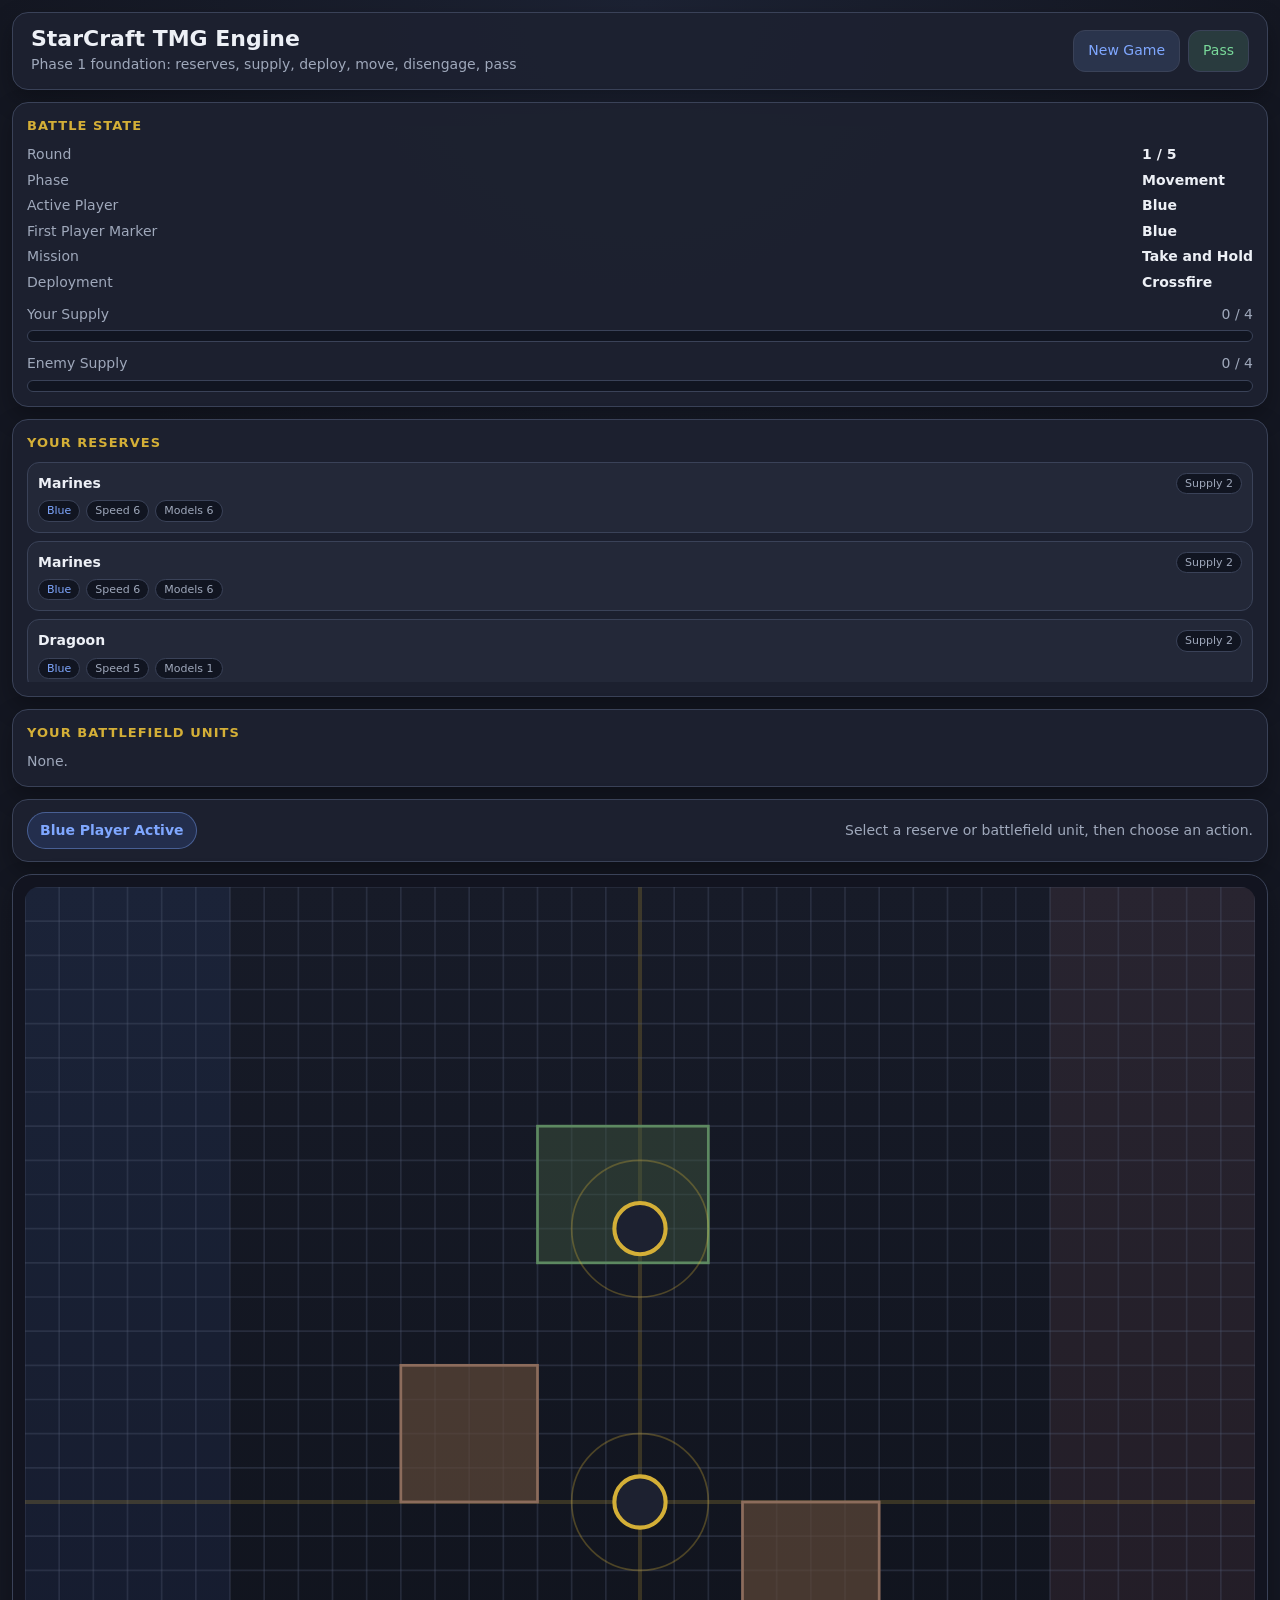
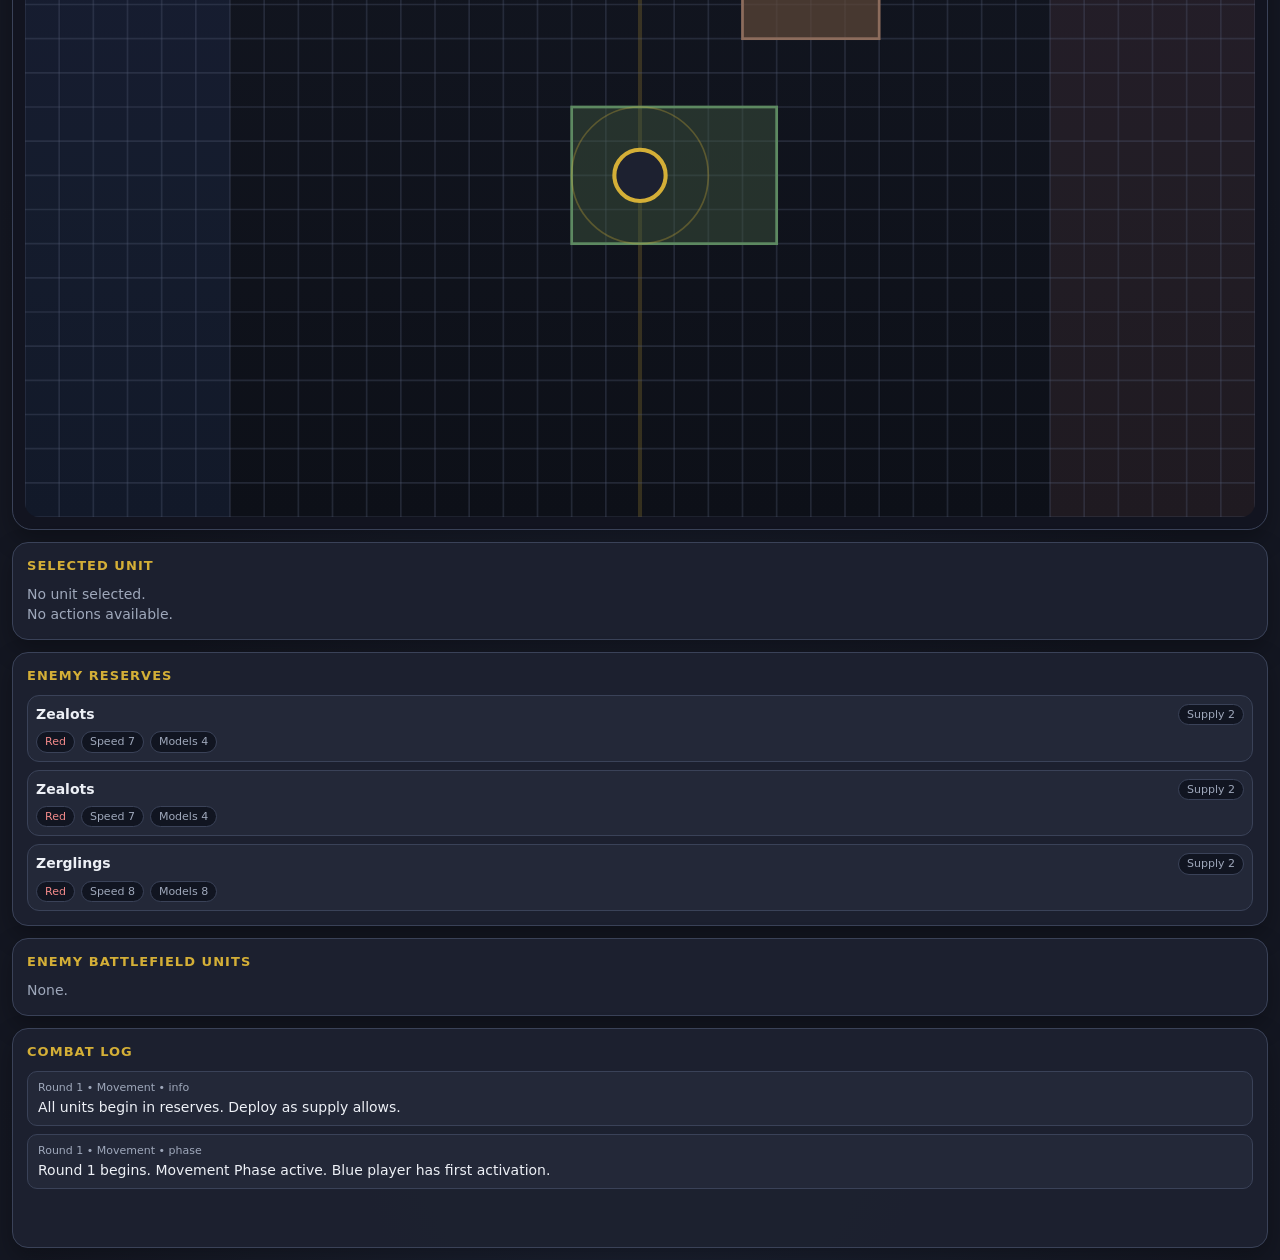
==== mnt/data/starcraft_tmg_engine/index.html @ c38edd0f "Add files via upload" ====
<!DOCTYPE html>
<html lang="en">
<head>
  <meta charset="UTF-8" />
  <meta name="viewport" content="width=device-width, initial-scale=1.0" />
  <title>StarCraft TMG Engine - Phase 1 Foundation</title>
  <link rel="stylesheet" href="./css/styles.css" />
</head>
<body>
  <div class="app-shell">
    <header class="topbar">
      <div>
        <h1>StarCraft TMG Engine</h1>
        <p class="subtitle">Phase 1 foundation: reserves, supply, deploy, move, disengage, pass</p>
      </div>
      <div class="topbar-actions">
        <button id="newGameBtn" class="btn secondary">New Game</button>
        <button id="passBtn" class="btn primary">Pass</button>
      </div>
    </header>

    <main class="main-grid">
      <aside class="panel left-panel">
        <section class="card state-card">
          <h2>Battle State</h2>
          <div class="kv-grid" id="battleState"></div>
          <div class="progress-block">
            <div class="progress-header">
              <span>Your Supply</span>
              <span id="playerSupplyText">0 / 4</span>
            </div>
            <div class="meter"><div id="playerSupplyFill" class="meter-fill terran"></div></div>
          </div>
          <div class="progress-block">
            <div class="progress-header">
              <span>Enemy Supply</span>
              <span id="enemySupplyText">0 / 4</span>
            </div>
            <div class="meter"><div id="enemySupplyFill" class="meter-fill zerg"></div></div>
          </div>
        </section>

        <section class="card">
          <h2>Your Reserves</h2>
          <div id="playerReserves" class="unit-list"></div>
        </section>

        <section class="card">
          <h2>Your Battlefield Units</h2>
          <div id="playerBattlefield" class="unit-list"></div>
        </section>
      </aside>

      <section class="board-panel">
        <div class="board-toolbar">
          <div id="turnBanner" class="turn-banner playerA">Blue Player Active</div>
          <div id="modeBanner" class="mode-banner">Select a unit to begin.</div>
        </div>
        <div class="board-wrap">
          <svg id="battlefield" viewBox="0 0 36 36" preserveAspectRatio="xMidYMid meet"></svg>
        </div>
      </section>

      <aside class="panel right-panel">
        <section class="card">
          <h2>Selected Unit</h2>
          <div id="selectedUnitPanel" class="empty-state">No unit selected.</div>
          <div id="actionButtons" class="action-stack"></div>
        </section>

        <section class="card">
          <h2>Enemy Reserves</h2>
          <div id="enemyReserves" class="unit-list compact"></div>
        </section>

        <section class="card">
          <h2>Enemy Battlefield Units</h2>
          <div id="enemyBattlefield" class="unit-list compact"></div>
        </section>

        <section class="card log-card">
          <h2>Combat Log</h2>
          <div id="logPanel" class="log-panel"></div>
        </section>
      </aside>
    </main>
  </div>

  <script type="module" src="./ui/main.js"></script>
</body>
</html>
---- mnt/data/starcraft_tmg_engine/css/styles.css ----
* { box-sizing: border-box; }
:root {
  --bg: #141722;
  --panel: #1d2130;
  --panel-2: #232838;
  --border: #3a4258;
  --text: #edf0f6;
  --muted: #9fa8bb;
  --gold: #d4af37;
  --blue: #7fa7ff;
  --red: #f18989;
  --green: #79d99a;
  --warning: #f0c36a;
  --shadow: 0 10px 24px rgba(0,0,0,.28);
}
html, body { height: 100%; }
body {
  margin: 0;
  background: radial-gradient(circle at top, #1c2233 0%, var(--bg) 58%);
  color: var(--text);
  font: 14px/1.4 Inter, system-ui, -apple-system, BlinkMacSystemFont, "Segoe UI", sans-serif;
}
button { font: inherit; }
.app-shell {
  min-height: 100%;
  display: flex;
  flex-direction: column;
  gap: 12px;
  padding: 12px;
}
.topbar {
  display: flex;
  justify-content: space-between;
  gap: 12px;
  align-items: center;
  background: rgba(29, 33, 48, 0.92);
  border: 1px solid var(--border);
  border-radius: 16px;
  padding: 14px 18px;
  box-shadow: var(--shadow);
}
.topbar h1 {
  margin: 0;
  font-size: 22px;
  line-height: 1.1;
}
.subtitle {
  margin: 4px 0 0;
  color: var(--muted);
}
.topbar-actions, .action-stack {
  display: flex;
  gap: 8px;
  flex-wrap: wrap;
}
.main-grid {
  flex: 1;
  display: grid;
  grid-template-columns: 320px minmax(0, 1fr) 340px;
  gap: 12px;
  min-height: 0;
}
.panel, .board-panel {
  min-height: 0;
}
.panel {
  display: flex;
  flex-direction: column;
  gap: 12px;
}
.card {
  background: rgba(29, 33, 48, 0.95);
  border: 1px solid var(--border);
  border-radius: 16px;
  padding: 14px;
  box-shadow: var(--shadow);
}
.card h2 {
  margin: 0 0 10px;
  font-size: 13px;
  text-transform: uppercase;
  letter-spacing: .08em;
  color: var(--gold);
}
.kv-grid {
  display: grid;
  grid-template-columns: 1fr auto;
  gap: 6px 10px;
  margin-bottom: 12px;
}
.kv-grid .label { color: var(--muted); }
.kv-grid .value { font-weight: 700; }
.progress-block { margin-top: 12px; }
.progress-header {
  display: flex;
  justify-content: space-between;
  margin-bottom: 6px;
  color: var(--muted);
}
.meter {
  height: 12px;
  background: #111521;
  border: 1px solid var(--border);
  border-radius: 999px;
  overflow: hidden;
}
.meter-fill {
  height: 100%;
  width: 0%;
  transition: width .25s ease;
}
.meter-fill.terran { background: linear-gradient(90deg, #4d7ae8, #7fa7ff); }
.meter-fill.zerg { background: linear-gradient(90deg, #7e45c8, #c069ff); }
.unit-list {
  display: flex;
  flex-direction: column;
  gap: 8px;
  max-height: 220px;
  overflow: auto;
}
.unit-card {
  background: var(--panel-2);
  border: 1px solid var(--border);
  border-radius: 12px;
  padding: 10px;
  display: flex;
  flex-direction: column;
  gap: 6px;
  cursor: pointer;
}
.unit-card:hover { border-color: var(--gold); }
.unit-card.selected { outline: 2px solid var(--green); }
.unit-card-row {
  display: flex;
  justify-content: space-between;
  gap: 8px;
  align-items: center;
}
.unit-name { font-weight: 700; }
.badge-row {
  display: flex;
  gap: 6px;
  flex-wrap: wrap;
}
.badge {
  display: inline-flex;
  align-items: center;
  padding: 2px 8px;
  border-radius: 999px;
  font-size: 11px;
  background: #111521;
  border: 1px solid var(--border);
  color: var(--muted);
}
.badge.good { color: var(--green); }
.badge.warn { color: var(--warning); }
.badge.playerA { color: var(--blue); }
.badge.playerB { color: var(--red); }
.compact .unit-card { padding: 8px; }
.board-panel {
  display: flex;
  flex-direction: column;
  gap: 12px;
}
.board-toolbar {
  background: rgba(29, 33, 48, 0.95);
  border: 1px solid var(--border);
  border-radius: 16px;
  padding: 12px 14px;
  box-shadow: var(--shadow);
  display: flex;
  justify-content: space-between;
  gap: 10px;
  align-items: center;
}
.turn-banner {
  padding: 8px 12px;
  border-radius: 999px;
  font-weight: 700;
  white-space: nowrap;
}
.turn-banner.playerA {
  background: rgba(77, 122, 232, .16);
  color: var(--blue);
  border: 1px solid rgba(127, 167, 255, .4);
}
.turn-banner.playerB {
  background: rgba(241, 137, 137, .16);
  color: var(--red);
  border: 1px solid rgba(241, 137, 137, .4);
}
.mode-banner {
  color: var(--muted);
  text-align: right;
}
.board-wrap {
  flex: 1;
  min-height: 500px;
  background: rgba(18, 21, 32, 0.95);
  border: 1px solid var(--border);
  border-radius: 20px;
  padding: 12px;
  box-shadow: var(--shadow);
}
#battlefield {
  width: 100%;
  height: 100%;
  display: block;
  background: linear-gradient(180deg, rgba(23, 27, 40, 1), rgba(13, 16, 24, 1));
  border-radius: 14px;
}
.empty-state { color: var(--muted); }
.selected-panel-title {
  font-size: 18px;
  font-weight: 800;
}
.selected-stats {
  display: grid;
  grid-template-columns: repeat(2, minmax(0, 1fr));
  gap: 8px;
  margin-top: 10px;
}
.selected-stat {
  background: var(--panel-2);
  border: 1px solid var(--border);
  border-radius: 10px;
  padding: 8px;
}
.selected-stat .k { color: var(--muted); font-size: 11px; text-transform: uppercase; }
.selected-stat .v { font-size: 16px; font-weight: 800; }
.btn {
  border: 1px solid var(--border);
  border-radius: 12px;
  padding: 10px 14px;
  cursor: pointer;
  background: var(--panel-2);
  color: var(--text);
  transition: transform .12s ease, border-color .12s ease, background .12s ease;
}
.btn:hover:not(:disabled) { transform: translateY(-1px); border-color: var(--gold); }
.btn.primary { background: rgba(121, 217, 154, .14); color: var(--green); }
.btn.secondary { background: rgba(127, 167, 255, .14); color: var(--blue); }
.btn.warn { background: rgba(240, 195, 106, .12); color: var(--warning); }
.btn:disabled { opacity: .45; cursor: not-allowed; transform: none; }
.log-card { flex: 1; min-height: 220px; }
.log-panel {
  display: flex;
  flex-direction: column-reverse;
  gap: 8px;
  max-height: 360px;
  overflow: auto;
}
.log-entry {
  background: var(--panel-2);
  border: 1px solid var(--border);
  border-radius: 10px;
  padding: 8px 10px;
}
.log-entry .meta {
  color: var(--muted);
  font-size: 11px;
  margin-bottom: 2px;
}
.board-grid-line { stroke: rgba(80, 89, 114, .33); stroke-width: .05; }
.board-centerline { stroke: rgba(212, 175, 55, .2); stroke-width: .12; }
.edge-zone.playerA { fill: rgba(77, 122, 232, .08); }
.edge-zone.playerB { fill: rgba(241, 137, 137, .08); }
.terrain-block { fill: rgba(95, 72, 56, .7); stroke: #8c6c5c; stroke-width: .08; }
.terrain-cover { fill: rgba(64, 90, 66, .45); stroke: #5d8961; stroke-width: .08; }
.objective-marker { fill: #1d2130; stroke: var(--gold); stroke-width: .12; }
.objective-ring { fill: none; stroke: rgba(212,175,55,.3); stroke-width: .05; }
.path-preview { fill: none; stroke: var(--warning); stroke-width: .12; stroke-dasharray: .35 .22; }
.deploy-preview { fill: rgba(121,217,154,.12); stroke: var(--green); stroke-width: .08; }
.selection-ring { fill: none; stroke: var(--green); stroke-width: .12; }
.engagement-ring { fill: none; stroke: rgba(240, 195, 106, .6); stroke-width: .05; stroke-dasharray: .12 .12; }
.model.playerA { fill: #6c98ff; stroke: #c7d7ff; }
.model.playerB { fill: #df7a7a; stroke: #ffd0d0; }
.model.leader { stroke-width: .12; }
.model-text { fill: #fff; font-size: .48px; text-anchor: middle; dominant-baseline: central; pointer-events: none; }
.phase-chip {
  display: inline-flex;
  padding: 2px 8px;
  border-radius: 999px;
  border: 1px solid var(--border);
  background: #111521;
  color: var(--muted);
  font-size: 11px;
}
@media (max-width: 1280px) {
  .main-grid { grid-template-columns: 1fr; }
  .board-wrap { min-height: 65vh; }
}
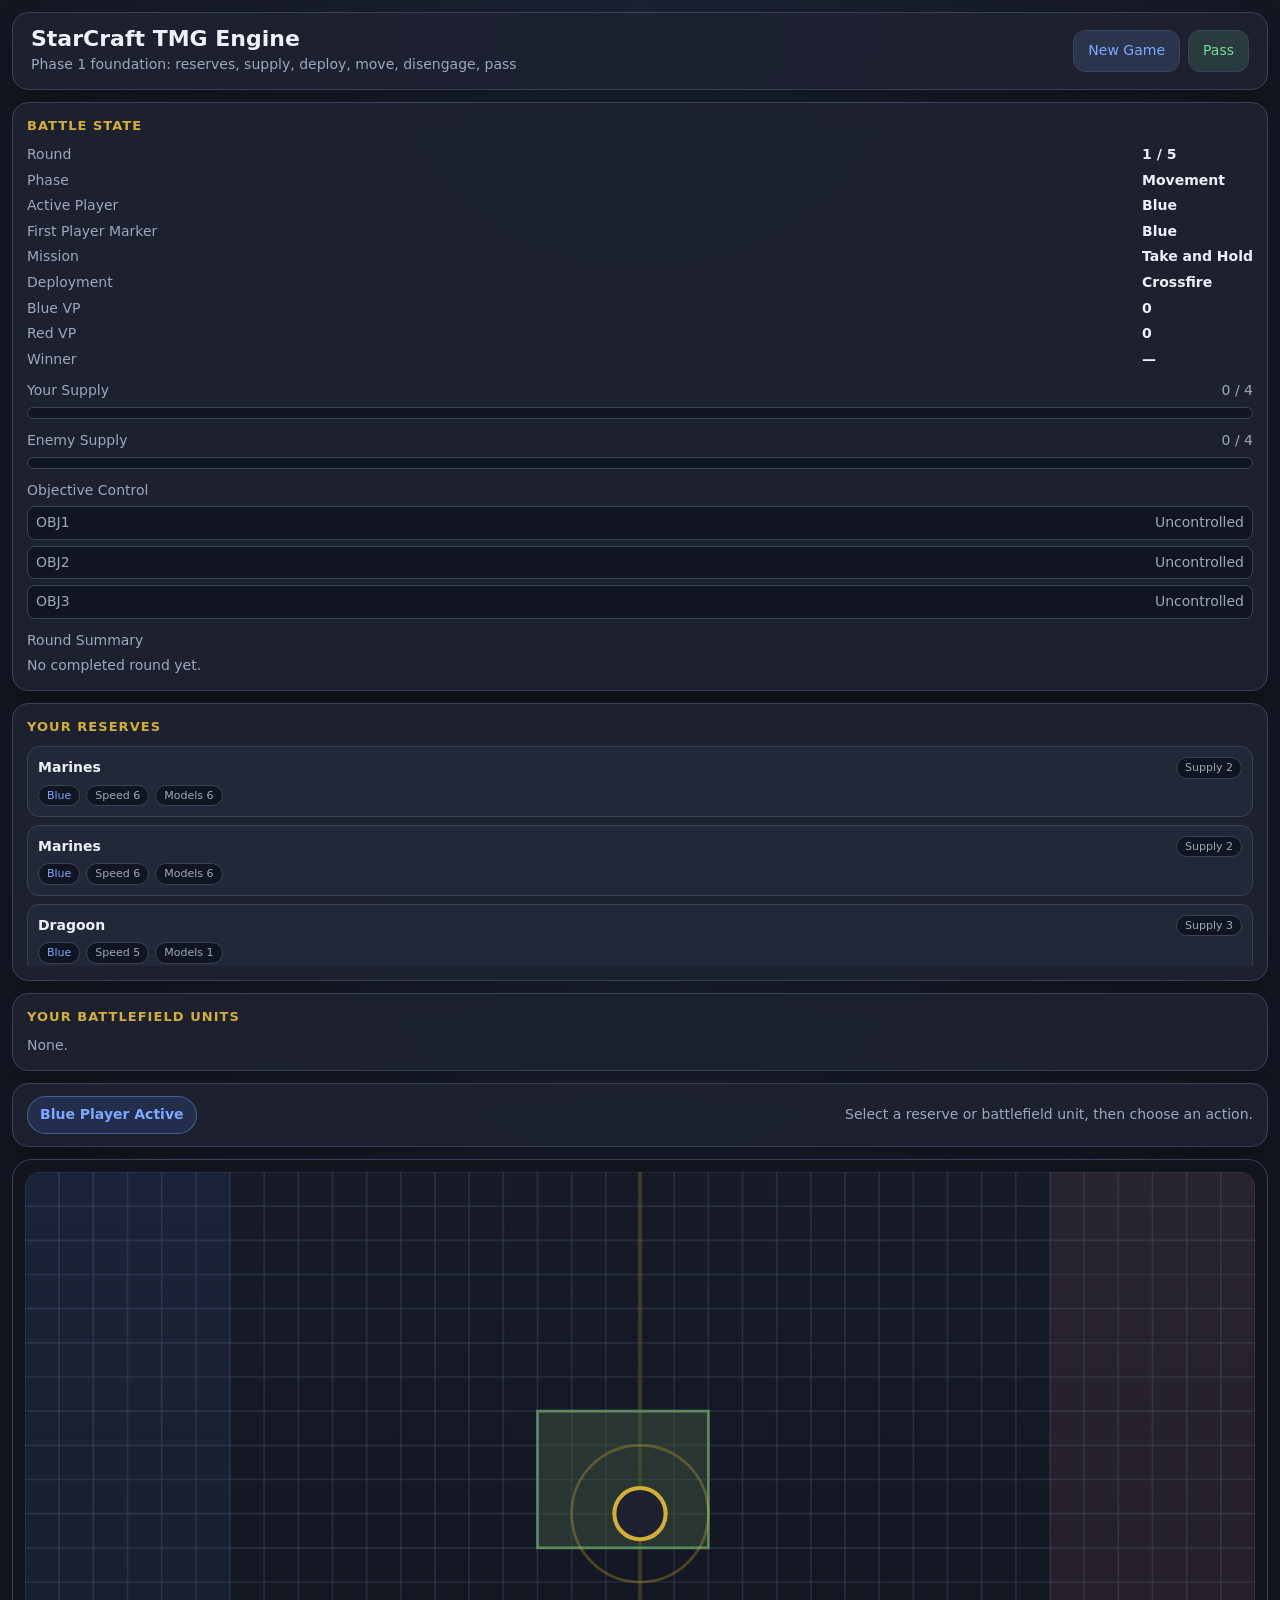
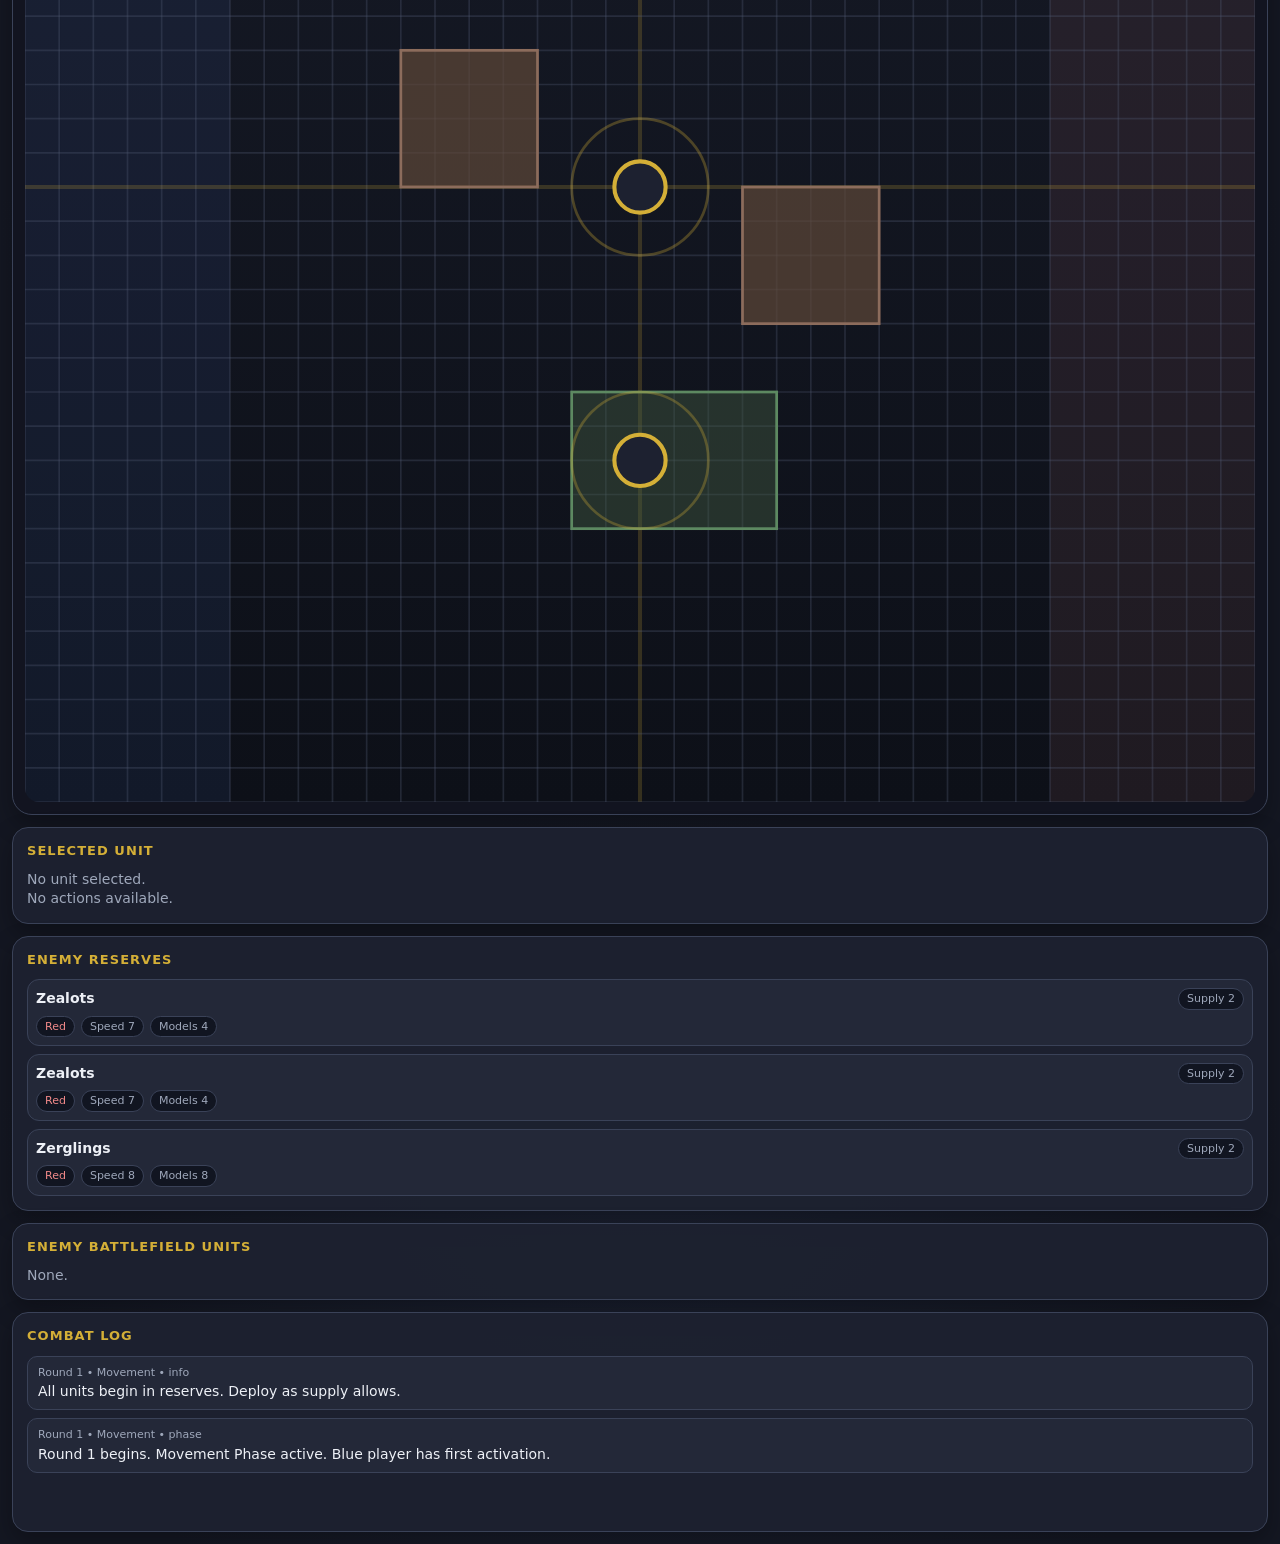
==== commit e0b97854: "Add tactical card play hooks and starter card effects" ====
--- a/mnt/data/starcraft_tmg_engine/index.html
+++ b/mnt/data/starcraft_tmg_engine/index.html
@@ -37,6 +37,18 @@
               <span id="enemySupplyText">0 / 4</span>
             </div>
             <div class="meter"><div id="enemySupplyFill" class="meter-fill zerg"></div></div>
+          </div>
+          <div class="progress-block">
+            <div class="progress-header">
+              <span>Objective Control</span>
+            </div>
+            <div id="objectiveControl" class="objective-control-list"></div>
+          </div>
+          <div class="progress-block">
+            <div class="progress-header">
+              <span>Round Summary</span>
+            </div>
+            <div id="roundSummary" class="objective-control-list"></div>
           </div>
         </section>
 
--- a/mnt/data/starcraft_tmg_engine/css/styles.css
+++ b/mnt/data/starcraft_tmg_engine/css/styles.css
@@ -268,7 +268,11 @@
 .terrain-block { fill: rgba(95, 72, 56, .7); stroke: #8c6c5c; stroke-width: .08; }
 .terrain-cover { fill: rgba(64, 90, 66, .45); stroke: #5d8961; stroke-width: .08; }
 .objective-marker { fill: #1d2130; stroke: var(--gold); stroke-width: .12; }
-.objective-ring { fill: none; stroke: rgba(212,175,55,.3); stroke-width: .05; }
+.objective-ring { fill: none; stroke-width: .08; }
+.objective-ring.neutral { stroke: rgba(212,175,55,.3); }
+.objective-ring.contested { stroke: rgba(240,195,106,.75); stroke-dasharray: .16 .12; }
+.objective-ring.playerA { stroke: rgba(127,167,255,.9); }
+.objective-ring.playerB { stroke: rgba(241,137,137,.9); }
 .path-preview { fill: none; stroke: var(--warning); stroke-width: .12; stroke-dasharray: .35 .22; }
 .deploy-preview { fill: rgba(121,217,154,.12); stroke: var(--green); stroke-width: .08; }
 .selection-ring { fill: none; stroke: var(--green); stroke-width: .12; }
@@ -277,6 +281,23 @@
 .model.playerB { fill: #df7a7a; stroke: #ffd0d0; }
 .model.leader { stroke-width: .12; }
 .model-text { fill: #fff; font-size: .48px; text-anchor: middle; dominant-baseline: central; pointer-events: none; }
+
+.objective-control-list {
+  display: flex;
+  flex-direction: column;
+  gap: 6px;
+}
+.objective-control-line {
+  display: flex;
+  justify-content: space-between;
+  gap: 10px;
+  background: #111521;
+  border: 1px solid var(--border);
+  border-radius: 8px;
+  padding: 6px 8px;
+  color: var(--muted);
+}
+
 .phase-chip {
   display: inline-flex;
   padding: 2px 8px;
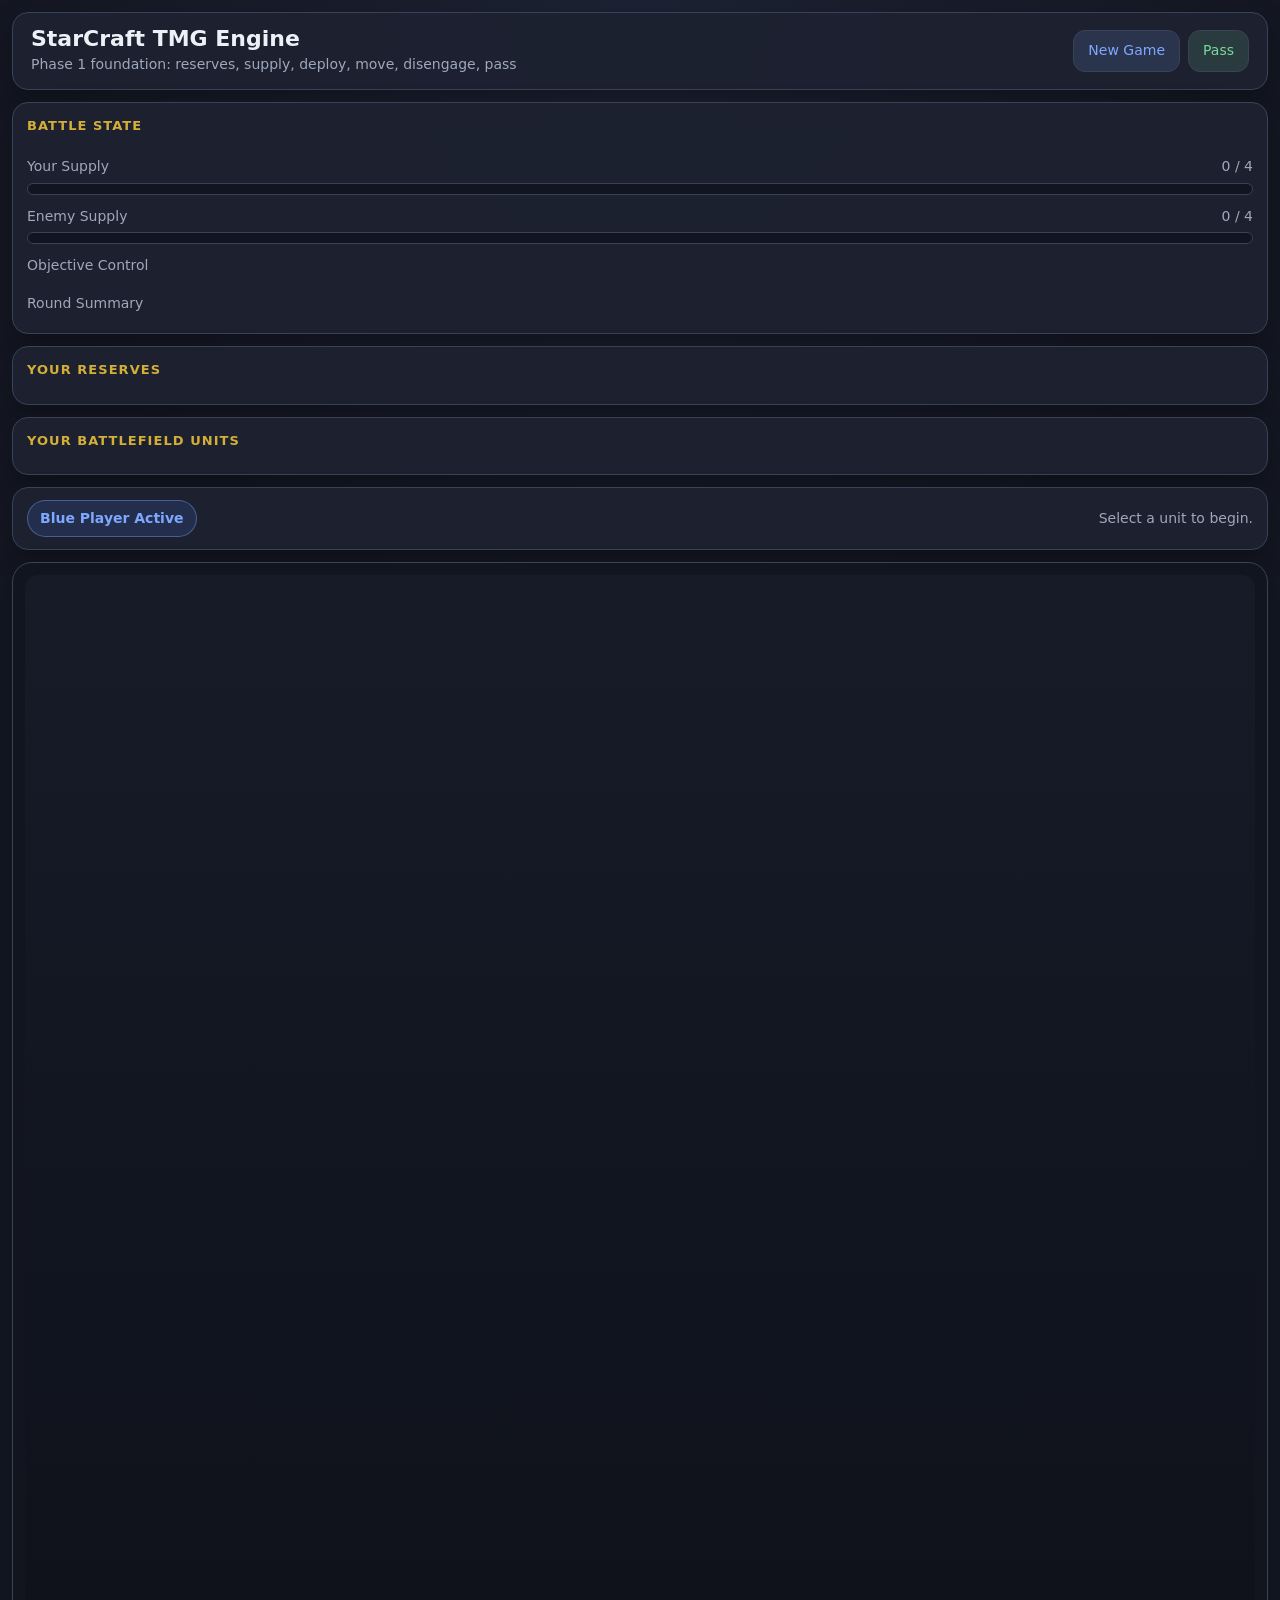
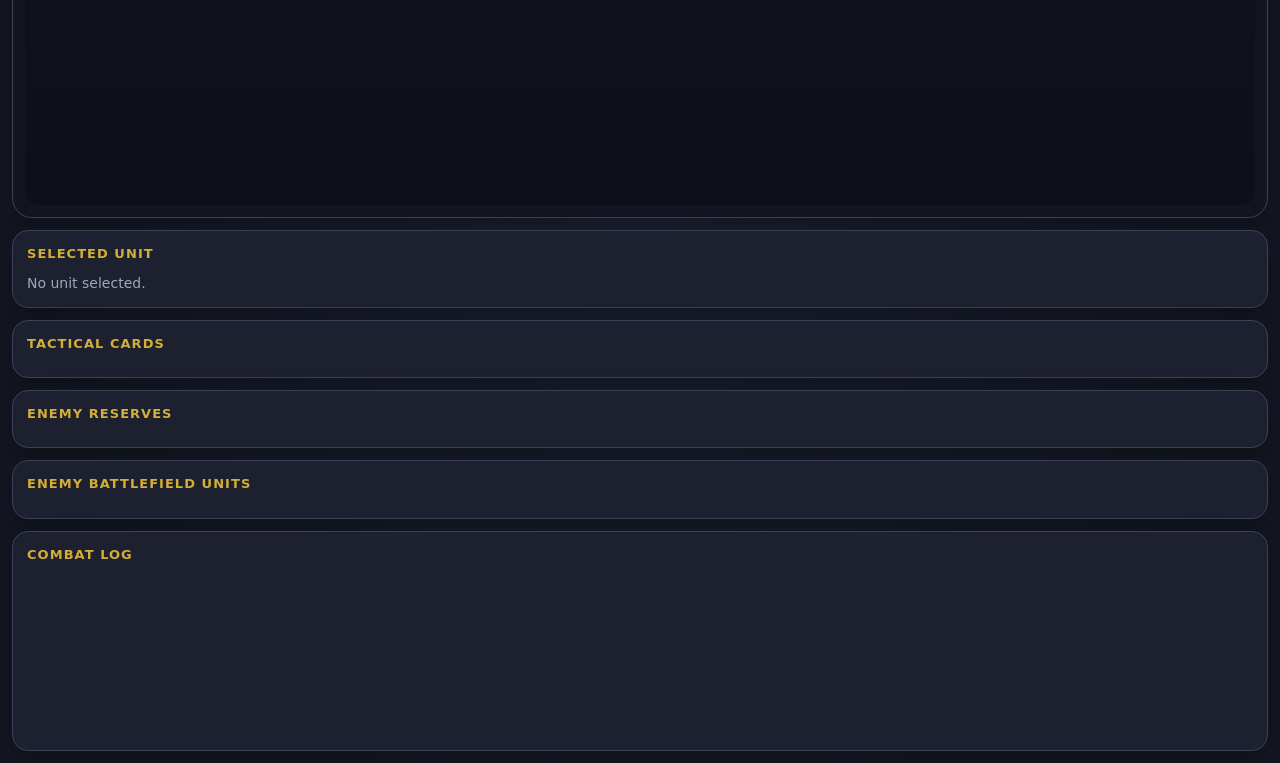
==== commit b410109b: "Refresh README to reflect current Assault/Combat build" ====
--- a/mnt/data/starcraft_tmg_engine/index.html
+++ b/mnt/data/starcraft_tmg_engine/index.html
@@ -81,6 +81,11 @@
         </section>
 
         <section class="card">
+          <h2>Tactical Cards</h2>
+          <div id="tacticalCards" class="action-stack"></div>
+        </section>
+
+        <section class="card">
           <h2>Enemy Reserves</h2>
           <div id="enemyReserves" class="unit-list compact"></div>
         </section>
@@ -97,6 +102,7 @@
       </aside>
     </main>
   </div>
+  <div id="toastStack" class="toast-stack" aria-live="polite" aria-atomic="false"></div>
 
   <script type="module" src="./ui/main.js"></script>
 </body>
--- a/mnt/data/starcraft_tmg_engine/css/styles.css
+++ b/mnt/data/starcraft_tmg_engine/css/styles.css
@@ -307,6 +307,51 @@
   color: var(--muted);
   font-size: 11px;
 }
+
+.toast-stack {
+  position: fixed;
+  right: 20px;
+  bottom: 20px;
+  display: flex;
+  flex-direction: column;
+  gap: 8px;
+  z-index: 999;
+  width: min(420px, calc(100vw - 28px));
+  pointer-events: none;
+}
+
+.toast {
+  background: rgba(29, 33, 48, 0.96);
+  border: 1px solid var(--border);
+  border-left-width: 4px;
+  border-radius: 10px;
+  padding: 10px 12px;
+  box-shadow: var(--shadow);
+  animation: toast-in .16s ease-out;
+}
+
+.toast.info { border-left-color: var(--blue); }
+.toast.success { border-left-color: var(--green); }
+.toast.warn { border-left-color: var(--warning); }
+.toast.error { border-left-color: var(--red); }
+
+.toast-meta {
+  color: var(--muted);
+  font-size: 11px;
+  margin-bottom: 3px;
+}
+
+@keyframes toast-in {
+  from {
+    opacity: 0;
+    transform: translateY(6px);
+  }
+  to {
+    opacity: 1;
+    transform: translateY(0);
+  }
+}
+
 @media (max-width: 1280px) {
   .main-grid { grid-template-columns: 1fr; }
   .board-wrap { min-height: 65vh; }
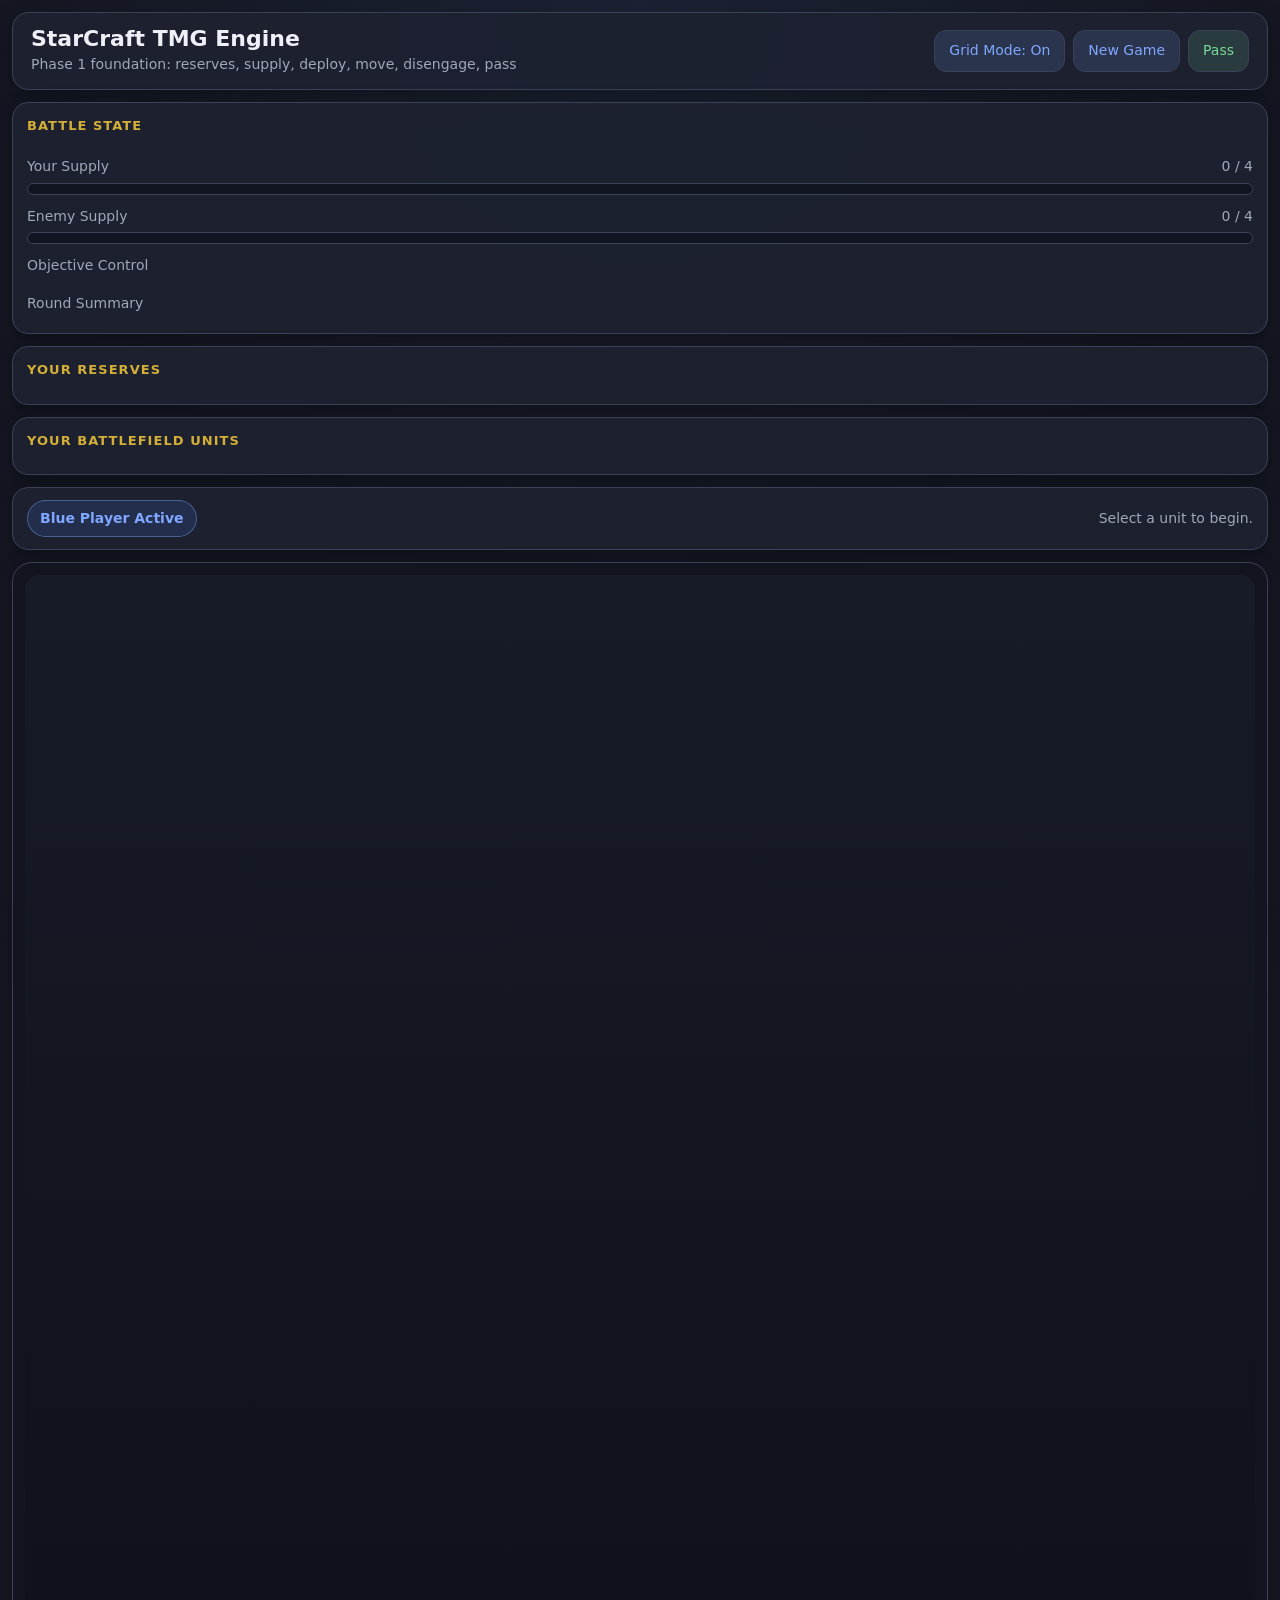
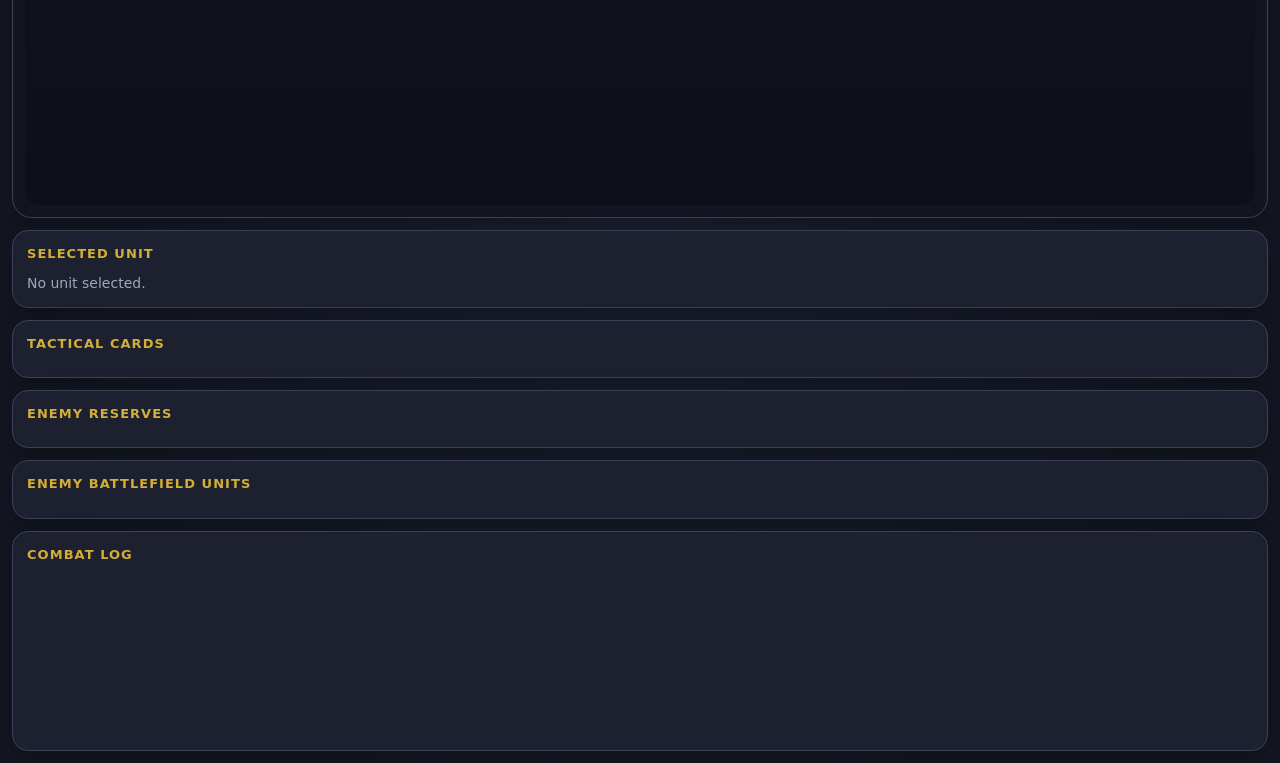
==== commit 9272626b: "Add optional grid mode and path distance UX" ====
--- a/mnt/data/starcraft_tmg_engine/index.html
+++ b/mnt/data/starcraft_tmg_engine/index.html
@@ -14,6 +14,7 @@
         <p class="subtitle">Phase 1 foundation: reserves, supply, deploy, move, disengage, pass</p>
       </div>
       <div class="topbar-actions">
+        <button id="gridModeBtn" class="btn secondary">Grid Mode: On</button>
         <button id="newGameBtn" class="btn secondary">New Game</button>
         <button id="passBtn" class="btn primary">Pass</button>
       </div>
--- a/mnt/data/starcraft_tmg_engine/css/styles.css
+++ b/mnt/data/starcraft_tmg_engine/css/styles.css
@@ -274,6 +274,15 @@
 .objective-ring.playerA { stroke: rgba(127,167,255,.9); }
 .objective-ring.playerB { stroke: rgba(241,137,137,.9); }
 .path-preview { fill: none; stroke: var(--warning); stroke-width: .12; stroke-dasharray: .35 .22; }
+.path-preview-label {
+  fill: var(--warning);
+  font-size: .65px;
+  font-weight: 700;
+  text-anchor: middle;
+  paint-order: stroke;
+  stroke: rgba(20, 23, 34, 0.9);
+  stroke-width: .12px;
+}
 .deploy-preview { fill: rgba(121,217,154,.12); stroke: var(--green); stroke-width: .08; }
 .selection-ring { fill: none; stroke: var(--green); stroke-width: .12; }
 .engagement-ring { fill: none; stroke: rgba(240, 195, 106, .6); stroke-width: .05; stroke-dasharray: .12 .12; }
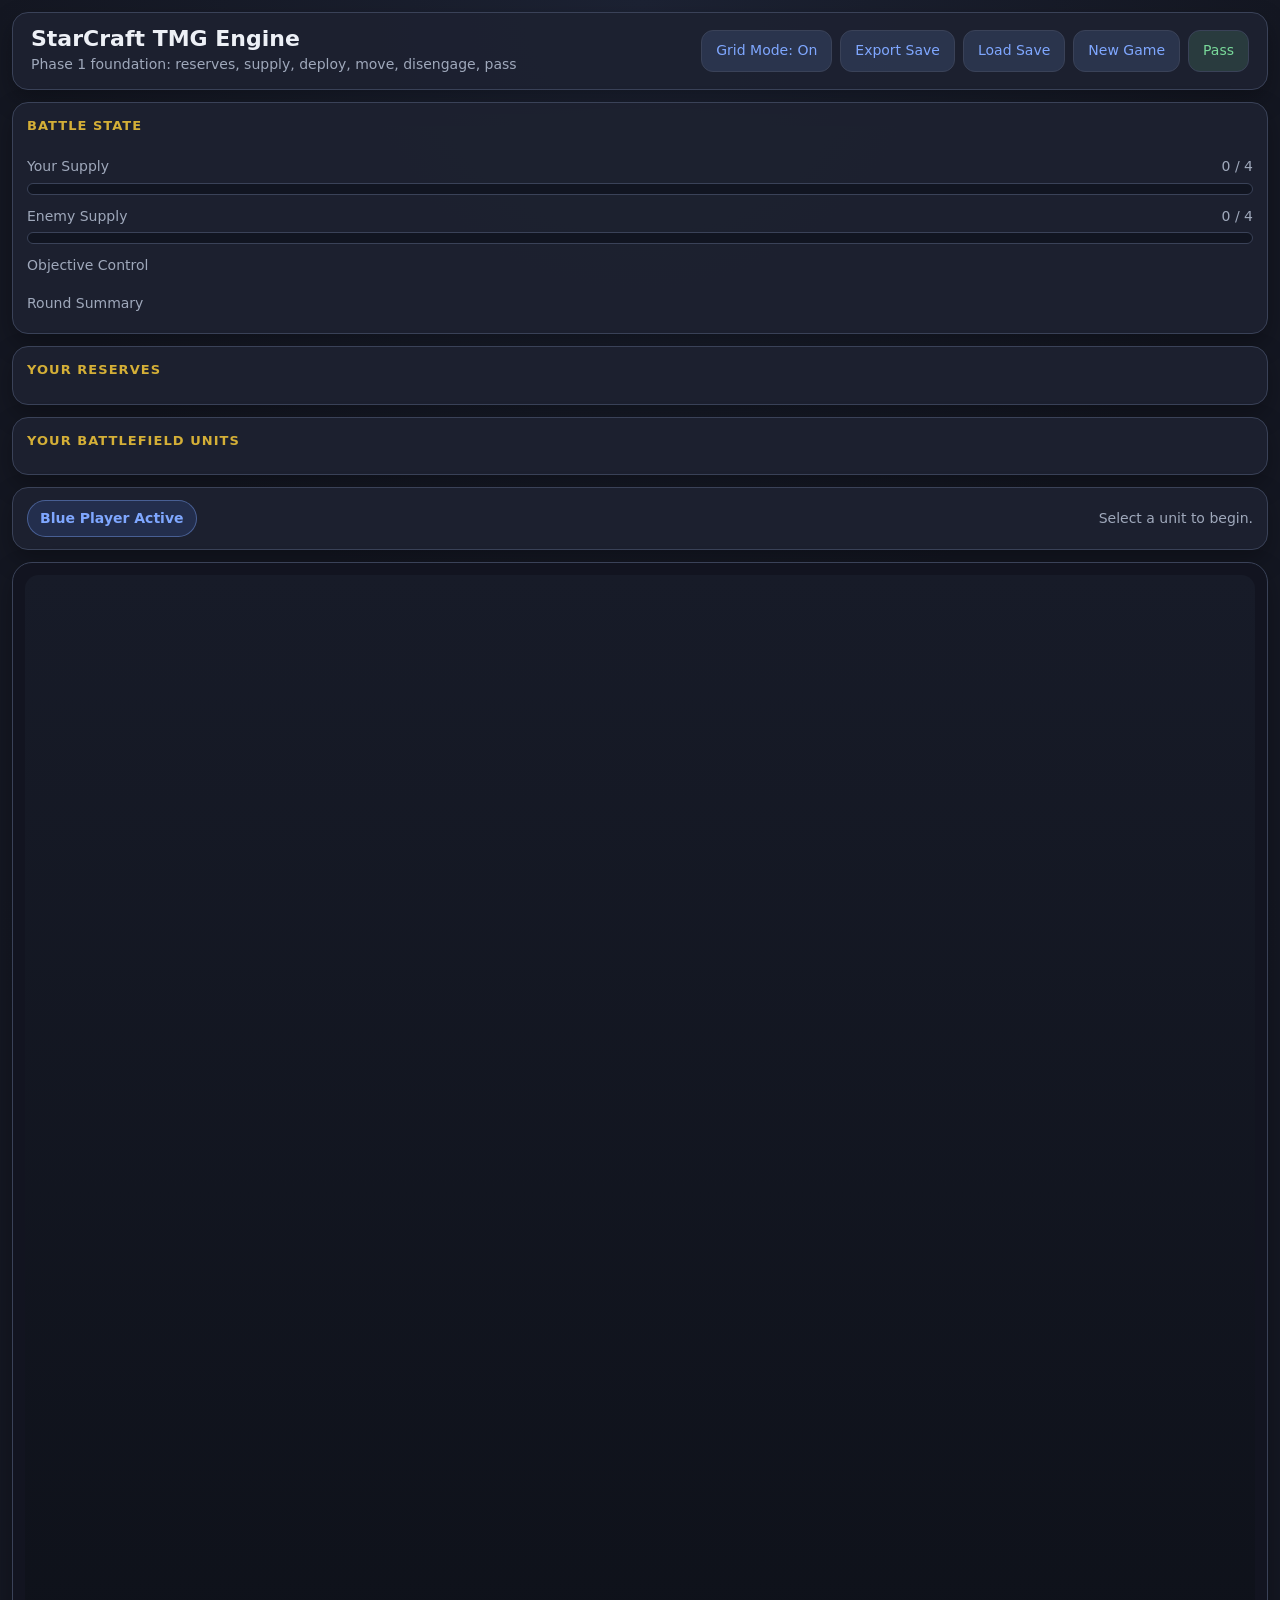
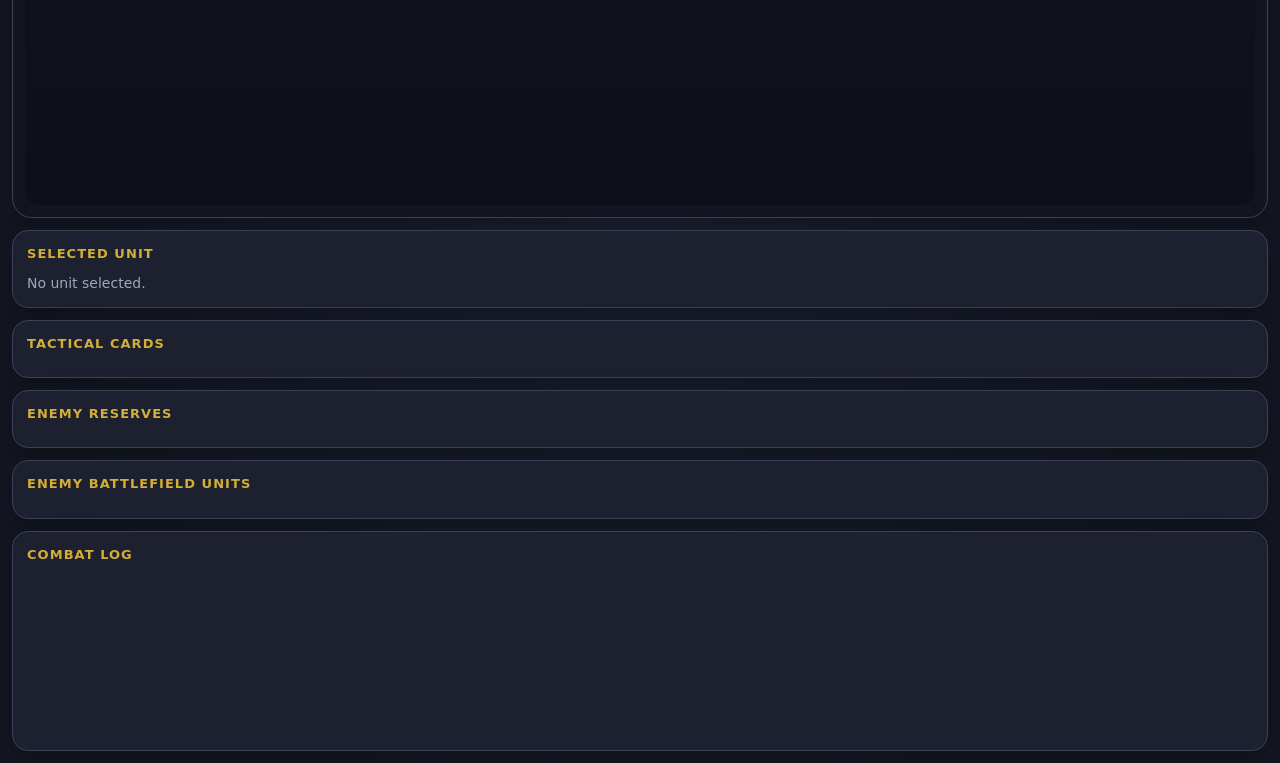
==== commit 36cb76a2: "Add browser save export/import controls" ====
--- a/mnt/data/starcraft_tmg_engine/index.html
+++ b/mnt/data/starcraft_tmg_engine/index.html
@@ -15,6 +15,9 @@
       </div>
       <div class="topbar-actions">
         <button id="gridModeBtn" class="btn secondary">Grid Mode: On</button>
+        <button id="exportBtn" class="btn secondary">Export Save</button>
+        <button id="importBtn" class="btn secondary">Load Save</button>
+        <input id="importFileInput" type="file" accept="application/json" hidden />
         <button id="newGameBtn" class="btn secondary">New Game</button>
         <button id="passBtn" class="btn primary">Pass</button>
       </div>
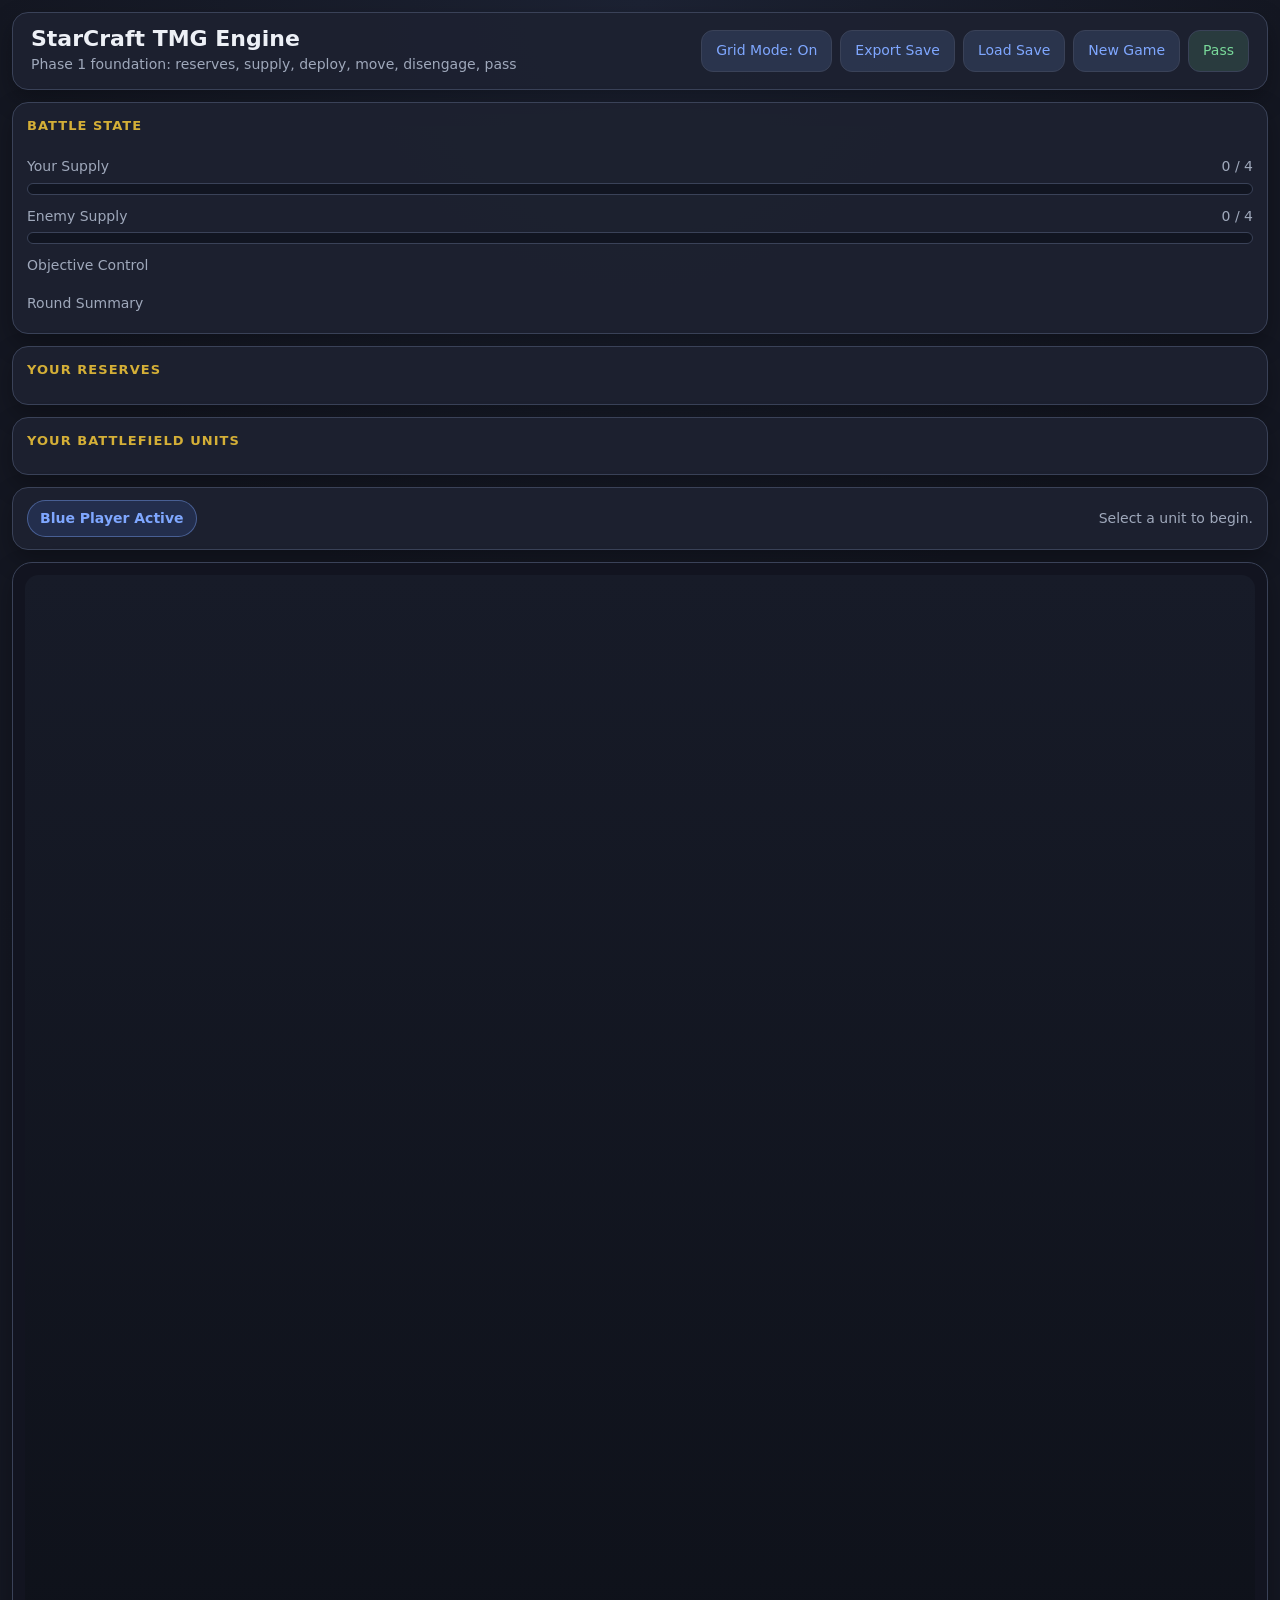
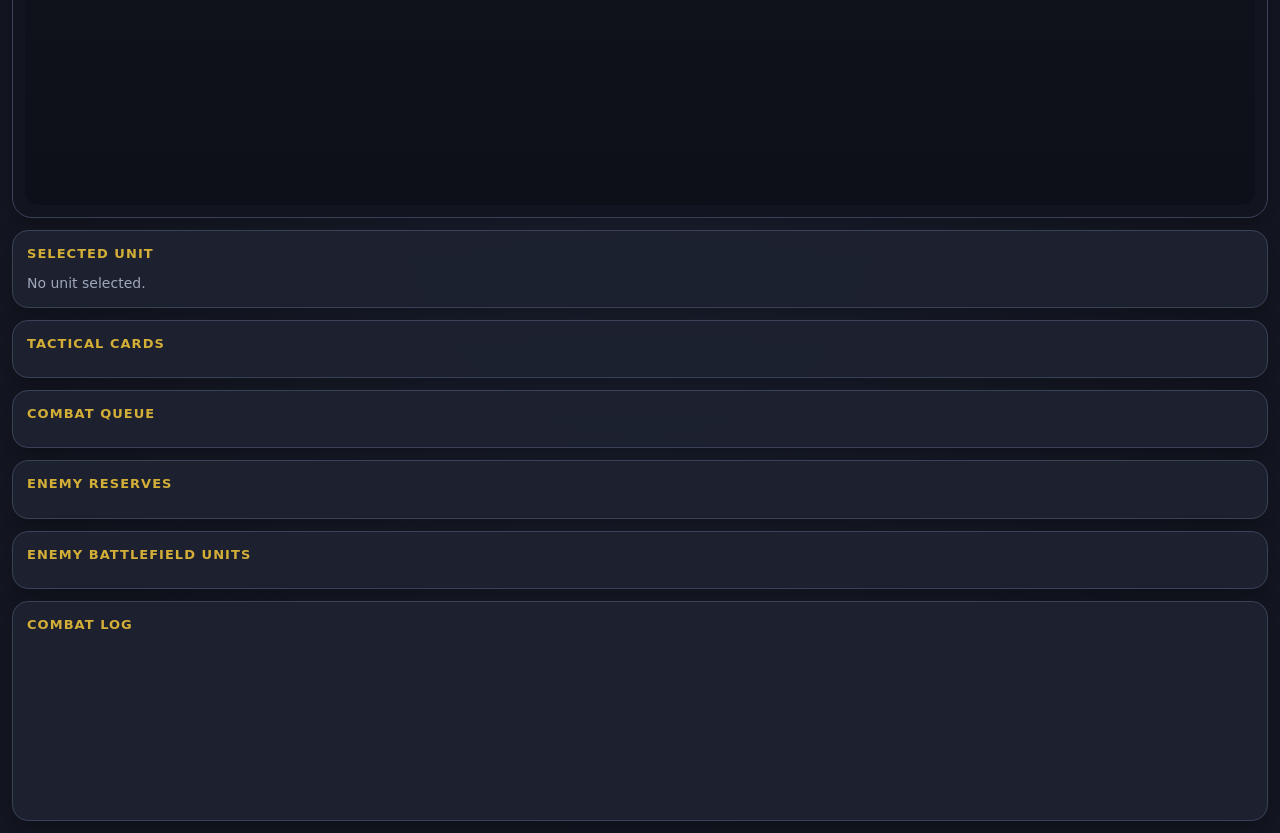
==== commit 51fafb42: "Improve action clarity with disabled reasons and combat queue panel" ====
--- a/mnt/data/starcraft_tmg_engine/index.html
+++ b/mnt/data/starcraft_tmg_engine/index.html
@@ -90,6 +90,11 @@
         </section>
 
         <section class="card">
+          <h2>Combat Queue</h2>
+          <div id="combatQueuePanel" class="objective-control-list"></div>
+        </section>
+
+        <section class="card">
           <h2>Enemy Reserves</h2>
           <div id="enemyReserves" class="unit-list compact"></div>
         </section>
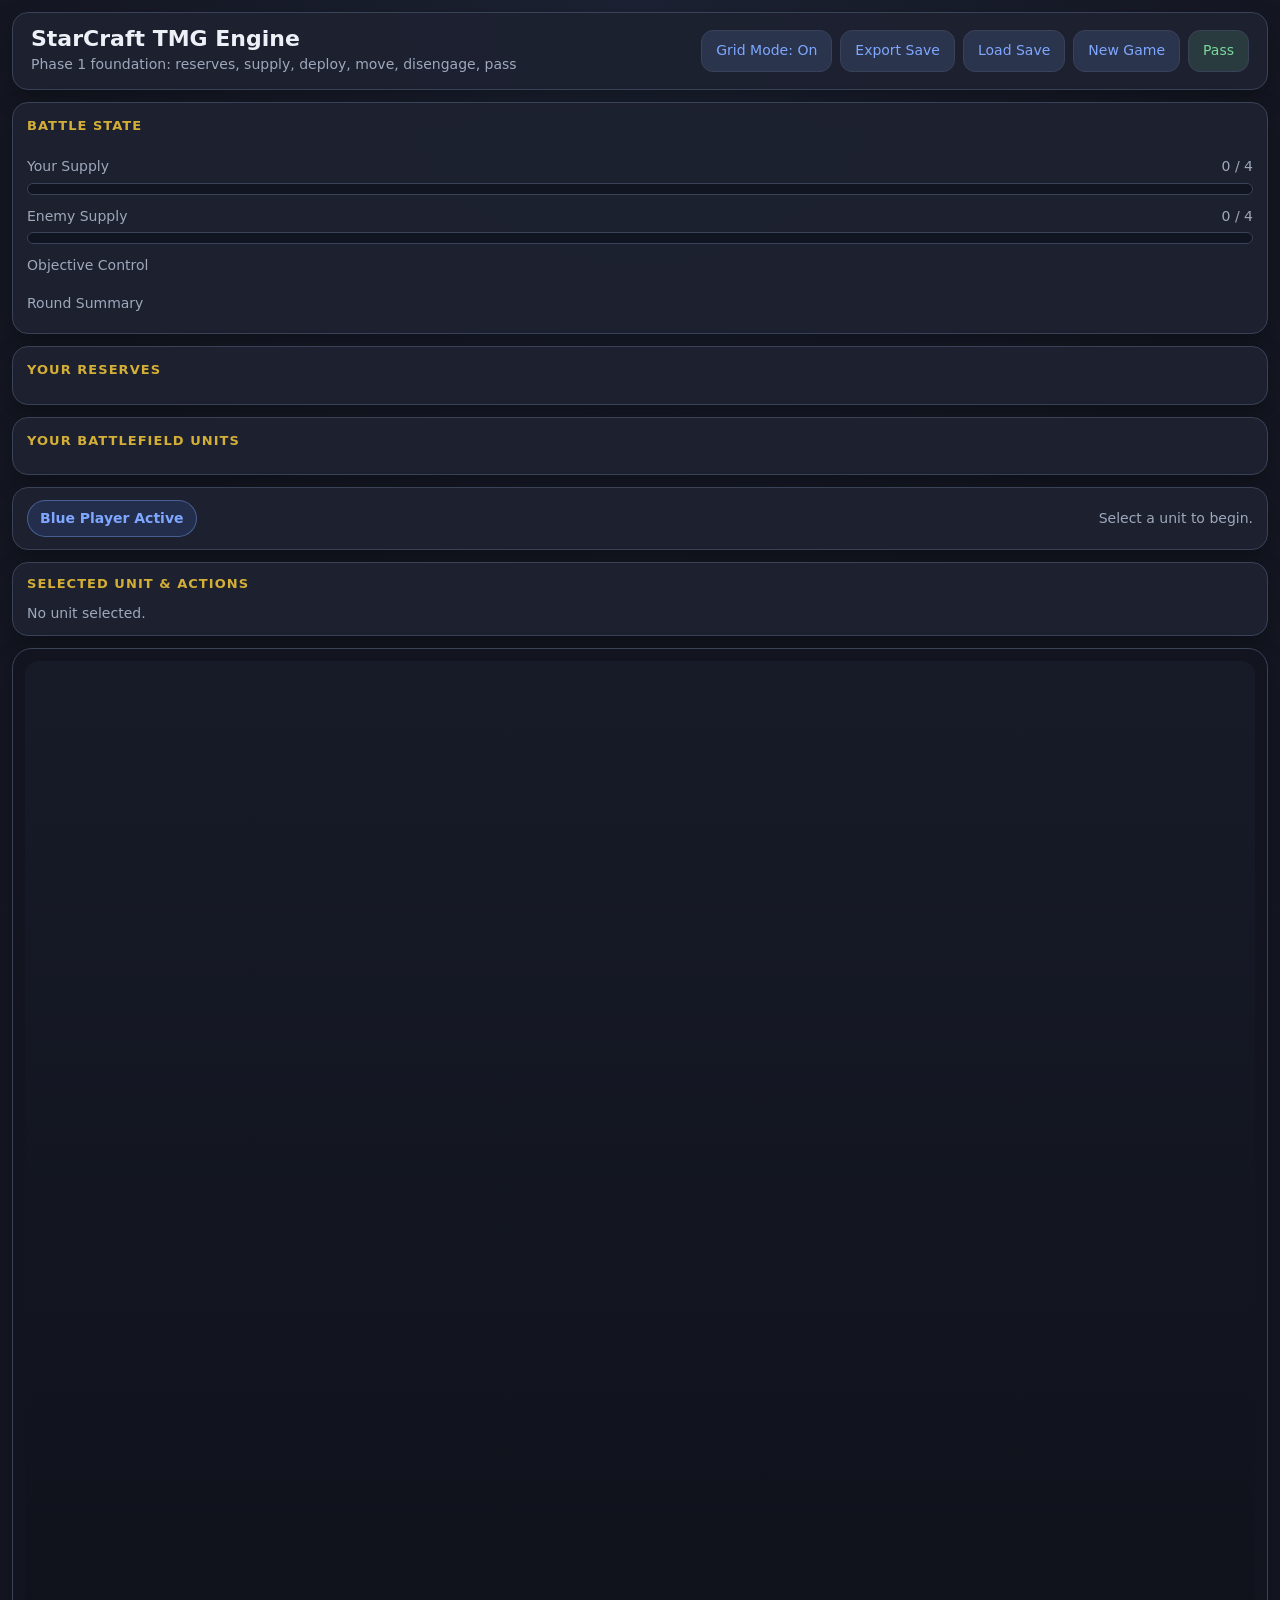
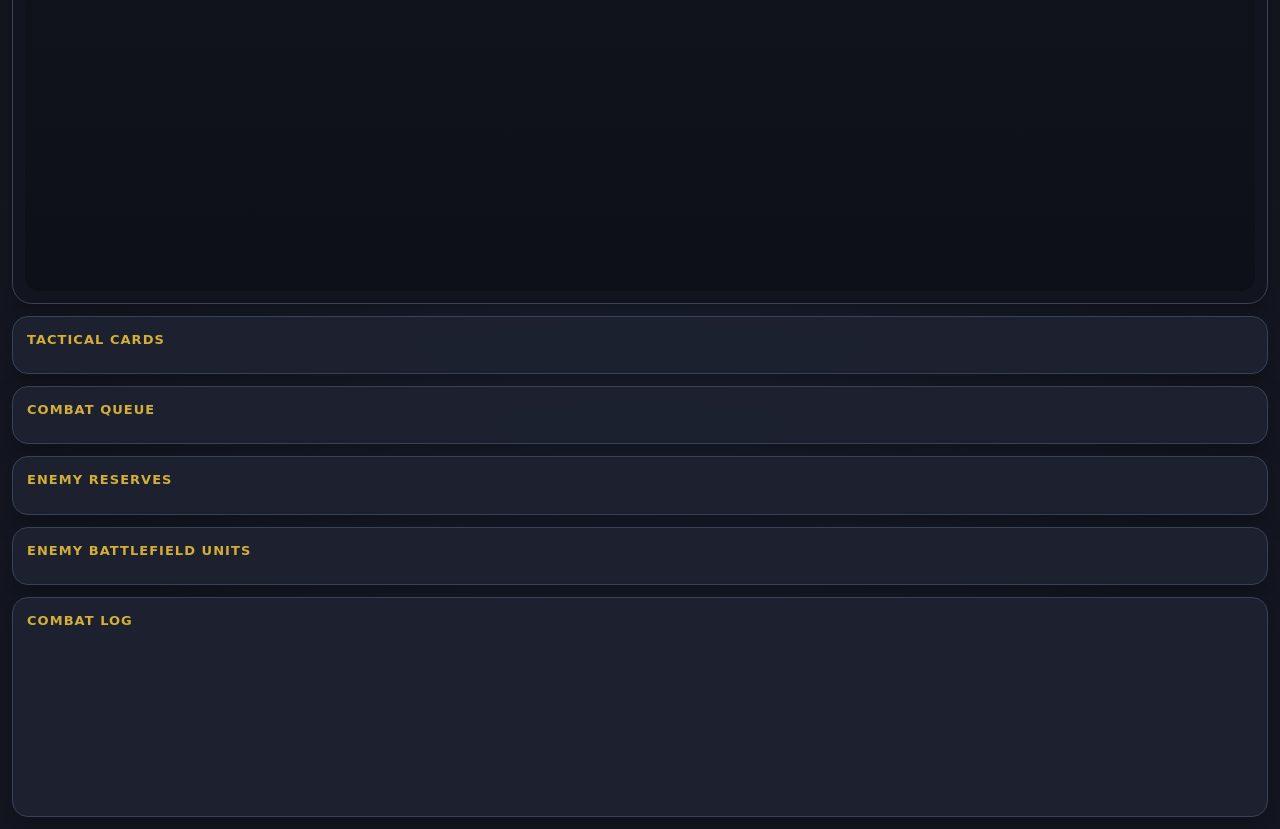
==== commit f82a2c1f: "Improve player-centric HUD layout and information density" ====
--- a/mnt/data/starcraft_tmg_engine/index.html
+++ b/mnt/data/starcraft_tmg_engine/index.html
@@ -72,18 +72,17 @@
           <div id="turnBanner" class="turn-banner playerA">Blue Player Active</div>
           <div id="modeBanner" class="mode-banner">Select a unit to begin.</div>
         </div>
+        <section class="card focus-card">
+          <h2>Selected Unit & Actions</h2>
+          <div id="selectedUnitPanel" class="empty-state">No unit selected.</div>
+          <div id="actionButtons" class="action-stack"></div>
+        </section>
         <div class="board-wrap">
           <svg id="battlefield" viewBox="0 0 36 36" preserveAspectRatio="xMidYMid meet"></svg>
         </div>
       </section>
 
       <aside class="panel right-panel">
-        <section class="card">
-          <h2>Selected Unit</h2>
-          <div id="selectedUnitPanel" class="empty-state">No unit selected.</div>
-          <div id="actionButtons" class="action-stack"></div>
-        </section>
-
         <section class="card">
           <h2>Tactical Cards</h2>
           <div id="tacticalCards" class="action-stack"></div>
--- a/mnt/data/starcraft_tmg_engine/css/styles.css
+++ b/mnt/data/starcraft_tmg_engine/css/styles.css
@@ -162,6 +162,9 @@
   flex-direction: column;
   gap: 12px;
 }
+.focus-card {
+  padding: 12px 14px;
+}
 .board-toolbar {
   background: rgba(29, 33, 48, 0.95);
   border: 1px solid var(--border);
@@ -228,6 +231,23 @@
 }
 .selected-stat .k { color: var(--muted); font-size: 11px; text-transform: uppercase; }
 .selected-stat .v { font-size: 16px; font-weight: 800; }
+.selected-detail {
+  margin-top: 8px;
+  background: rgba(35, 40, 56, 0.75);
+  border: 1px solid var(--border);
+  border-radius: 10px;
+  padding: 8px 10px;
+}
+.selected-detail .k {
+  color: var(--muted);
+  font-size: 11px;
+  text-transform: uppercase;
+  margin-bottom: 3px;
+}
+.selected-detail .v {
+  font-size: 12px;
+  line-height: 1.35;
+}
 .btn {
   border: 1px solid var(--border);
   border-radius: 12px;
@@ -289,6 +309,16 @@
 .model.playerA { fill: #6c98ff; stroke: #c7d7ff; }
 .model.playerB { fill: #df7a7a; stroke: #ffd0d0; }
 .model.leader { stroke-width: .12; }
+.model-square { stroke-width: .08; }
+.model-square.playerA { fill: rgba(108, 152, 255, 0.9); stroke: #c7d7ff; }
+.model-square.playerB { fill: rgba(223, 122, 122, 0.9); stroke: #ffd0d0; }
+.model-square.leader { stroke: var(--gold); stroke-width: .12; }
+.coherency-zone {
+  fill: rgba(121, 217, 154, 0.05);
+  stroke: rgba(121, 217, 154, 0.65);
+  stroke-width: .08;
+  stroke-dasharray: .2 .15;
+}
 .model-text { fill: #fff; font-size: .48px; text-anchor: middle; dominant-baseline: central; pointer-events: none; }
 
 .objective-control-list {
@@ -317,15 +347,28 @@
   font-size: 11px;
 }
 
+.card-action-item {
+  display: flex;
+  flex-direction: column;
+  gap: 4px;
+  margin-bottom: 8px;
+}
+.card-action-detail {
+  color: var(--muted);
+  font-size: 12px;
+  line-height: 1.3;
+  padding: 0 2px;
+}
+
 .toast-stack {
   position: fixed;
   right: 20px;
   bottom: 20px;
   display: flex;
   flex-direction: column;
-  gap: 8px;
+  gap: 12px;
   z-index: 999;
-  width: min(420px, calc(100vw - 28px));
+  width: min(560px, calc(100vw - 24px));
   pointer-events: none;
 }
 
@@ -334,9 +377,11 @@
   border: 1px solid var(--border);
   border-left-width: 4px;
   border-radius: 10px;
-  padding: 10px 12px;
+  padding: 14px 16px;
   box-shadow: var(--shadow);
   animation: toast-in .16s ease-out;
+  font-size: 15px;
+  line-height: 1.45;
 }
 
 .toast.info { border-left-color: var(--blue); }
@@ -346,8 +391,8 @@
 
 .toast-meta {
   color: var(--muted);
-  font-size: 11px;
-  margin-bottom: 3px;
+  font-size: 12px;
+  margin-bottom: 5px;
 }
 
 @keyframes toast-in {
